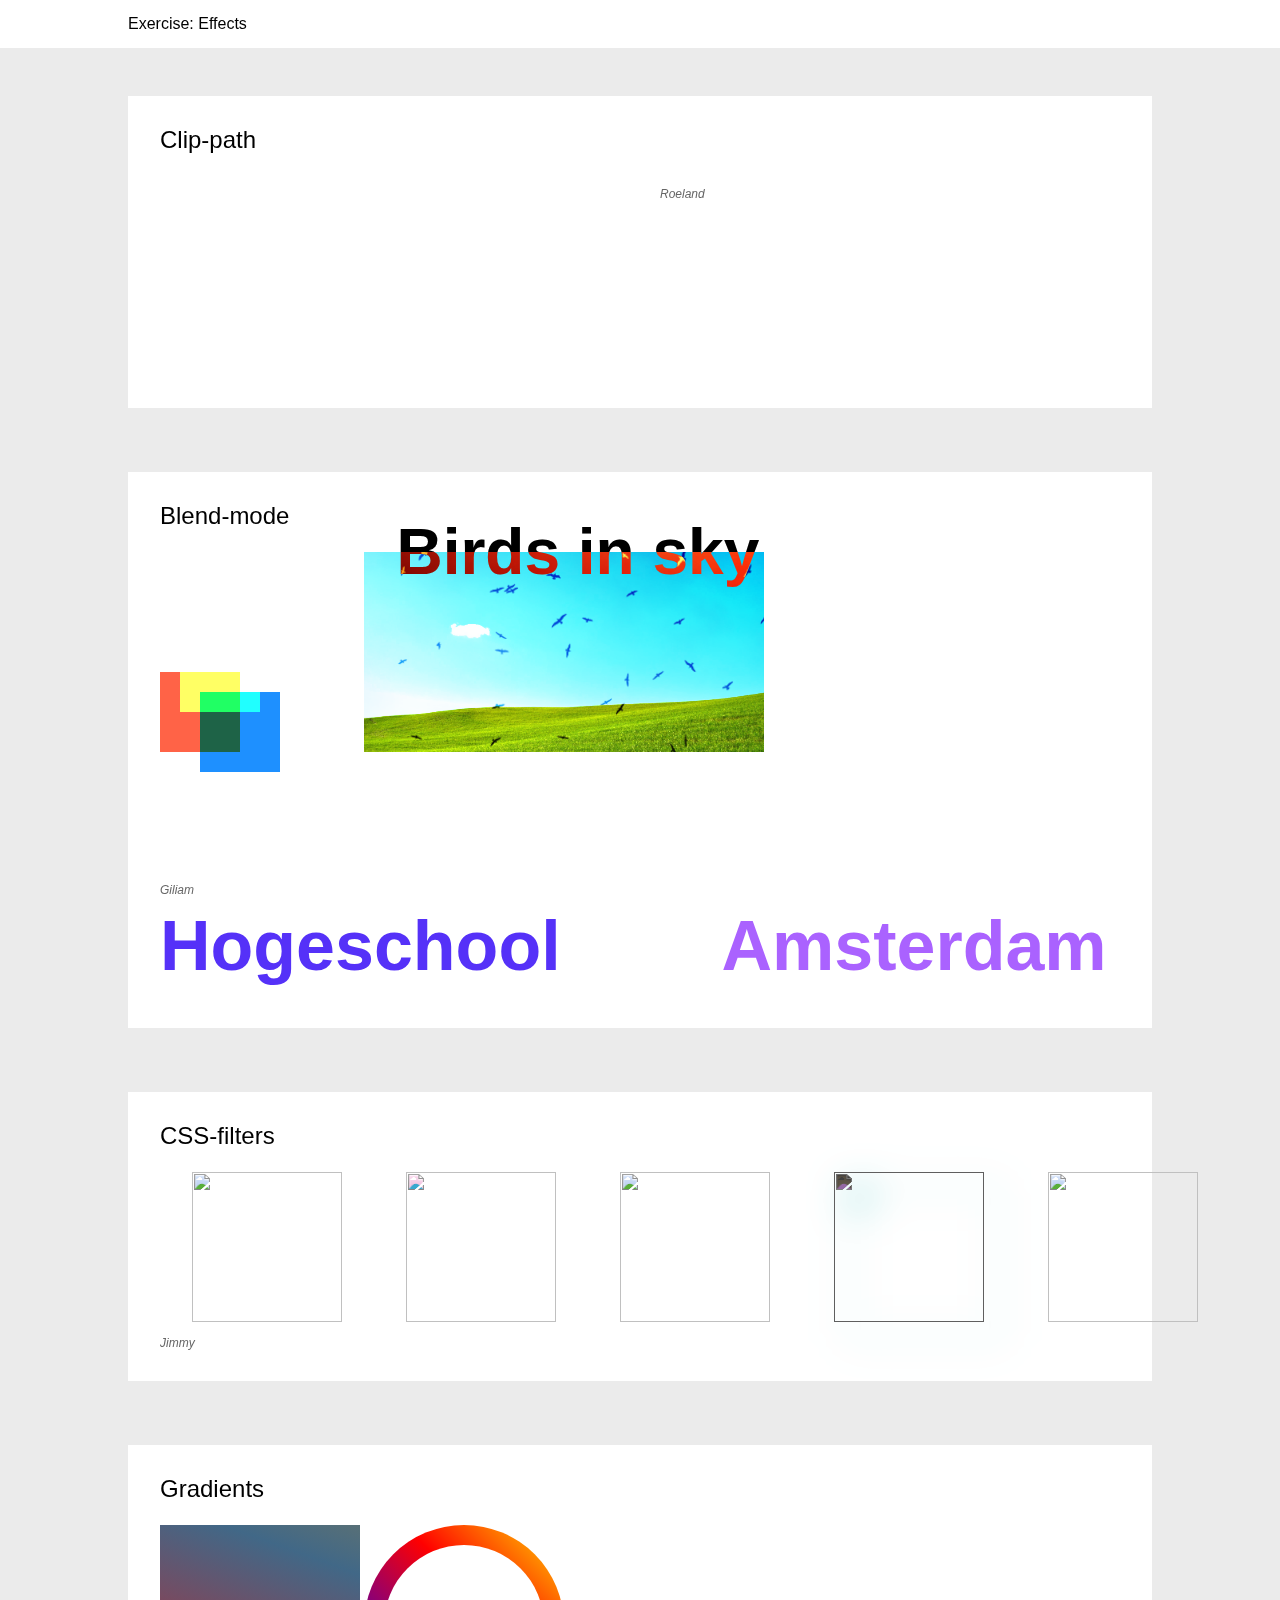
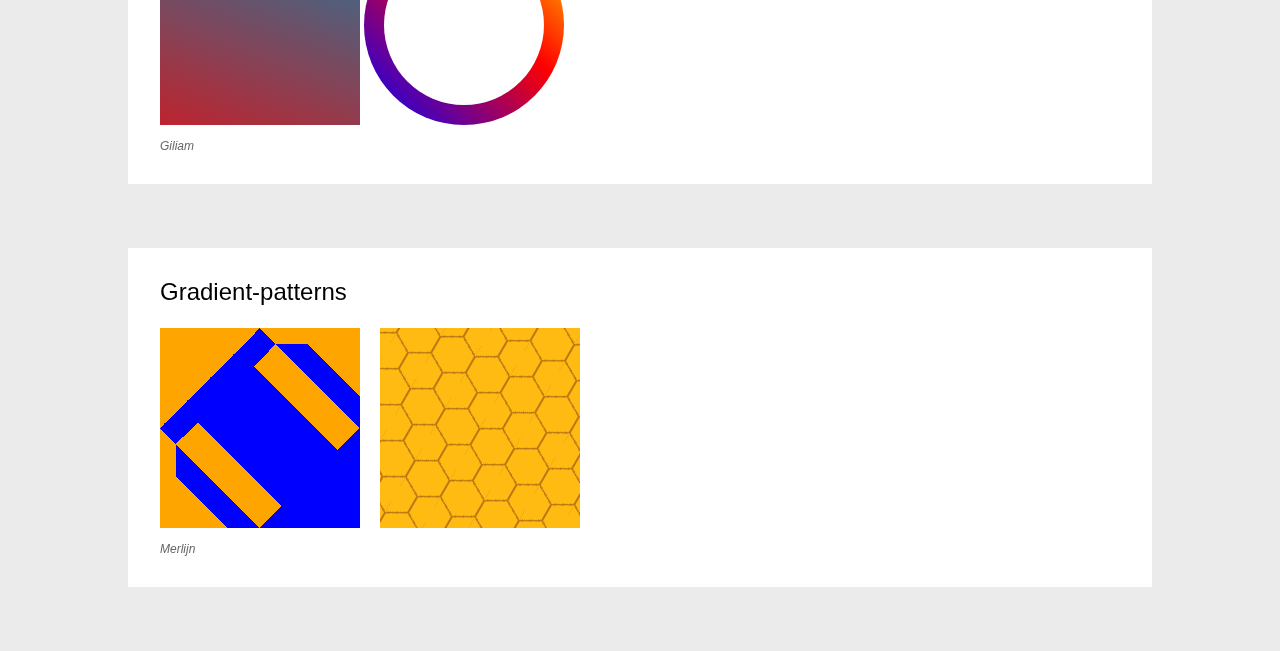
==== assignments/effects/index.html @ aae75c4a "Working on some experiments" ====
<!DOCTYPE html>
<html lang="en">
<head>
  <meta charset="UTF-8">
  <meta name="viewport" content="width=device-width, initial-scale=1.0">
  <title>Effects Exercise</title>
  <link rel="stylesheet" href="styles.css">

</head>
<body>
  <!-- http://localhost:5500/assignments/effects/index.html -->
  
  <header>
    <h1>Exercise: Effects</h1>
  </header>

  <main>

    <!-- https://imgur.com/gallery/hOF1g -->

    <div class="container">

      <section class="section clip-path">
        <h2><a href="https://css-tricks.com/clipping-masking-css/">Clip-path</a></h2>
        <div class="experiment">
          <img class="yosemite" src="https://i.imgur.com/yxovJ4S.jpg" alt="yosemite"/>
          <img class="yosemite" src="https://i.imgur.com/yxovJ4S.jpg" alt="yosemite"/>
          <p class="author">Roeland</p>
        </div>
      </section>
      
      <section class="section blend-mode">
        <h2><a href="https://css-tricks.com/basics-css-blend-modes/">Blend-mode</a></h2>
        <div class="experiment">
          <div class="blend-difference"></div>
        </div>
        <div class="experiment">
            <div class="blend-overlay">
                <div class="blend-overlay-text">Birds in sky</div>
                <div class="blend-overlay-img-wrapper">
                    <img src="./images/birds.jpeg" alt="">
                </div>
                <div class="blend-overlay-img-wrapper">
                    <img src="./images/sky.jpeg" alt="">
                </div>
            </div>
        </div>
        <p class="author">Giliam</p>
        <div class="experiment">
            <div class="blend-wrapper">
                <!-- <img src="https://www.hvana.nl/images/hvana-logo.svg" alt=""> -->
                <h1><span>Hogeschool</span> <span>Van</span> <span>Amsterdam</span> </h1>
            </div> 
        </div>
      </section>
  
      <section class="section css-filters">
        <h2><a href="https://css-tricks.com/almanac/properties/f/filter/">CSS-filters</a></h2>
        <div class="experiment">
          <img class="mozillalogo" src="https://interactive-examples.mdn.mozilla.net/media/examples/firefox-logo.svg" alt="">
          <img class="mozillalogo" src="https://interactive-examples.mdn.mozilla.net/media/examples/firefox-logo.svg" alt="">
          <img class="mozillalogo" src="https://interactive-examples.mdn.mozilla.net/media/examples/firefox-logo.svg" alt="">
          <img class="mozillalogo" src="https://interactive-examples.mdn.mozilla.net/media/examples/firefox-logo.svg" alt="">
          <img class="mozillalogo" src="https://interactive-examples.mdn.mozilla.net/media/examples/firefox-logo.svg" alt="">
        </div>
        <p class="author">Jimmy</p>

      </section>
  
      <section class="section gradients">
        <h2><a href="https://css-tricks.com/css3-gradients/">Gradients</a></h2>
        <div class="experiment">
          <div class="animated-gradient"></div>
        </div>

        <div class="experiment">
          <div class="gradient-ring"></div>
        </div>
        <p class="author">Giliam</p>
      </section>

      <section class="section gradients-patterns">
        <h2><a href="https://projects.verou.me/css3patterns">Gradient-patterns</a></h2>
        <div class="experiment">
            <div class="flexwrapper">
                <div class="pattern-one"></div>
                <div class="pattern-two"></div>
            </div>
        </div>
        <p class="author">Merlijn</p>
        </div>
      </section>
      
    </div>
    
  </main>
</body>
</html>
---- assignments/effects/styles.css ----
/* Reset */

html, body, div, span, applet, object, iframe,
h1, h2, h3, h4, h5, h6, p, blockquote, pre,
a, abbr, acronym, address, big, cite, code,
del, dfn, em, img, ins, kbd, q, s, samp,
small, strike, strong, sub, sup, tt, var,
b, u, i, center,
dl, dt, dd, ol, ul, li,
fieldset, form, label, legend,
table, caption, tbody, tfoot, thead, tr, th, td,
article, aside, canvas, details, embed, 
figure, figcaption, footer, header, hgroup, 
menu, nav, output, ruby, section, summary,
time, mark, audio, video {
	margin: 0;
	padding: 0;
	border: 0;
	font-size: 100%;
	font: inherit;
	vertical-align: baseline;
}
/* HTML5 display-role reset for older browsers */
article, aside, details, figcaption, figure, 
footer, header, hgroup, menu, nav, section {
	display: block;
}
body {
	line-height: 1;
}
ol, ul {
	list-style: none;
}
blockquote, q {
	quotes: none;
}
blockquote:before, blockquote:after,
q:before, q:after {
	content: '';
	content: none;
}

table {
	border-collapse: collapse;
	border-spacing: 0;
}

/* Reset end */

:root {
	--primary: #fff;
	--secondary: #000;
}

html {
  font-family:-apple-system, BlinkMacSystemFont, 'Segoe UI', Roboto, Oxygen, Ubuntu, Cantarell, 'Open Sans', 'Helvetica Neue', sans-serif;
  font-size: 10px;
  background-color: #ebebeb;
}

body {
  font-size: 16px;
}

header {
    padding: 1em 10vw;
    background-color: rgb(255, 255, 255);
    margin-bottom: 3em;
}

main {
    margin: 0 10vw 4em 10vw;
}

h2 {
    font-size: 1.5em;
    padding: 0 0 1em 0;
}
  
a {
    text-decoration: none;
    color: var(--secondary);
}

a:hover {
    color: tomato;
}

.author {
  margin-top: 1em;
  font-size: 0.75em;
  font-style: italic;
  color: #666;
}

img {
    width: 100%;
    height: auto;
}

.container {
  max-width: 1200px;
  margin: 0 auto;
}

.section {
  padding: 2em;
  background-color: #fff;
}

.section + .section {
  margin-top: 4em;
}

.experiment {
  display: inline-flex;
}

/* Styles Clip-path */
.yosemite {
  width: 250px;
  height: 200px;
  clip-path: polygon(0% 20%, 60% 20%, 60% 0%, 100% 50%, 60% 100%, 60% 80%, 0% 80%);
  transition: 0.5s;
  animation: 2s ease infinite arrowChange;
}

.yosemite:nth-last-child() {
  
}

@keyframes arrowChange {
  0% { clip-path: polygon(0% 20%, 60% 20%, 60% 0%, 100% 50%, 60% 100%, 60% 80%, 0% 80%); }
  50% { clip-path: polygon(40% 0%, 40% 20%, 100% 20%, 100% 80%, 40% 80%, 40% 100%, 0% 50%); }
  100% { clip-path: polygon(0% 20%, 60% 20%, 60% 0%, 100% 50%, 60% 100%, 60% 80%, 0% 80%); }
}

/* Styles Blend-mode */

.blend-difference {
  position: relative;
  width: 80px;
  height: 80px;
  margin: 0 120px 120px 0;
  background-color: rgba(255, 99, 71, 1);
}

.blend-difference::before {
  content: "";
  position: absolute;
  width: 80px;
  height: 80px;
  top: 20px;
  left: 40px;
  background-color: rgba(30, 144, 255, 1);
  mix-blend-mode: darken;
}

.blend-difference::after {
  content: "";
  position: absolute;
  width: 80px;
  height: 80px;
  top: -40px;
  left: 20px;
  background-color: rgba(16, 167, 74, 1);
  mix-blend-mode: color-dodge;
}

.blend-overlay {
  position: relative;
  width: 400px;
  height: 200px;
}

.blend-overlay-text {
  position: absolute;
  top: -.5em;
  left: .5em;
  font-size: 4em;
  font-weight: 600;
  color: #fff;
  mix-blend-mode: exclusion;
  z-index: 3;
}

.blend-overlay-img-wrapper {
  position: absolute;
  width: 100%;
  height: 100%;
}

.blend-overlay-img-wrapper img {
  position: absolute;
  top: 0;
  left: 0;
  width: 100%;
  height: 100%;
  object-fit: cover;
}

.blend-overlay-img-wrapper:nth-child(2) {
  mix-blend-mode: overlay;
  z-index: 2;
}

.blend-wrapper {
    display: flex;
    justify-content: center;
    align-items: center;
    width: 100%;
    height: 10rem;
    background-image: url(http://static.hva.nl/binaries/normalpagebanner/content/gallery/subsites/amstelcampus/amstelcampus-overview/ff66861-klein-juiste-pixels.jpg) ;
    background-size: cover;
}

.blend-wrapper h1 {
    color: rgb(85, 49, 248);
    /* margin: 0 auto; */
    font-size: 7rem;
    font-weight: bold;
}

.blend-wrapper h1 span:nth-child(1){
    mix-blend-mode: darken;
}

.blend-wrapper h1 span:nth-child(2){
    mix-blend-mode: color-dodge;
}

.blend-wrapper h1 span:nth-child(3){
    mix-blend-mode: hard-light;
}

/* Styles CSS-filters */

.mozillalogo {
  width: 150px;
  height: 150px;
  margin: 0 2em;
}

.mozillalogo:nth-child(2) {
  filter: hue-rotate(90deg);
}

.mozillalogo:nth-child(3) {
  animation: 3s ease infinite mozillahueanimation;
}

.mozillalogo:nth-child(4) {
  filter: drop-shadow(16px 16px 20px red) invert(75%);
}

.mozillalogo:nth-child(5) {
  animation: 3s ease infinite mozillainvertanimation;
}

@keyframes mozillahueanimation {
  0% { filter: hue-rotate(0deg); }
  50% { filter: hue-rotate(90deg); }
  100% { filter: hue-rotate(0deg); }
}

@keyframes mozillainvertanimation {
  0% { filter: drop-shadow(0px 0px 0px red) invert(0%); }
  50% { filter: drop-shadow(16px 16px 20px red) invert(75%); }
  100% { filter: drop-shadow(0px 0px 0px red) invert(0%); }
}

/* Styles Gradients */

.animated-gradient {
  width: 200px;
  height: 200px;
  background: linear-gradient(200deg, #db9b18, #416887, #ff0000, #f9ff00, #7600ff) 0% 0% / 500% 500%;
  animation: 10s ease infinite gradientAnimation;
}

.gradient-ring {
  position: relative;
  width: 200px;
  height: 200px;
  margin: 0 auto;
  background: linear-gradient(45deg, blue, purple, red, orange, darkgreen, yellow) 0% / 200%;
  border-radius: 50%;
  animation: 1s linear infinite rotateAnimation;
}

.gradient-ring::before {
  content: "";
  position: absolute;
  top: 20px;
  left: 20px;
  width: 160px;
  height: 160px;
  background: #fff;
  border-radius: 50%;
  animation: 2s ease-in-out infinite scaleAnimation;
}

@keyframes gradientAnimation {
  0% { background-position: 0% 80% }
  50% { background-position: 100% 10% }
  100% { background-position: 0% 80% }
}

@keyframes rotateAnimation {
  from { transform: rotate(0deg) }
  to { transform: rotate(360deg) }
}

@keyframes scaleAnimation {
  0% {
    transform: scale(1);
  }
  50% {
    transform: scale(0.8);
  }
  100% {
    transform: scale(1);
  }
}

/* Styles Gradient patterns */

.flexwrapper {
    display: flex;
    flex-direction: row;
} 

.flexwrapper:not:first-child {
    margin: 0 0 2rem;
}

.pattern-one {
    width: 20rem;
    height: 20rem;
    background:
    linear-gradient(-45deg, blue 25%, transparent 25%, transparent 75%, orange 75%, orange) 0 0,
    linear-gradient(-45deg, orange 25%, transparent 25%, transparent 75%, blue 75%, blue) 1em 1em,
    linear-gradient(45deg, orange 17%, transparent 17%, transparent 25%, orange 25%, orange 36%, transparent 36%, transparent 64%, orange 64%, orange 75%, transparent 75%, transparent 83%, orange 83%) 1em 1em;
    background-color: blue;
}

.pattern-one {
    animation: 4s ease-in-out infinite zoomAnimation;
}

@keyframes zoomAnimation {
    0% { background-size: 0.5em 0.5em }
    50% { background-size: 3em 3em }
    75% { background-size: 4.5em 4.5em }
    100% { background-size: 0.5em 0.5em }
}

.pattern-two {
    position: relative;
    margin: 0 2rem;
    width: 20rem;
    height: 20rem;
    overflow: hidden;
    
}

.pattern-two::before {
    content: "";
    position: absolute;
    width: 40rem;
    height: 40rem;
    top: -50%; 
    left: -50%;  
    right: 0%;
    background:
    radial-gradient(circle farthest-side at 0% 50%,#fb1 23.5%,rgba(240,166,17,0) 0)21px 30px,
    radial-gradient(circle farthest-side at 0% 50%,#B71 24%,rgba(240,166,17,0) 0)19px 30px,
    linear-gradient(#fb1 14%,rgba(240,166,17,0) 0, rgba(240,166,17,0) 85%,#fb1 0)0 0,
    linear-gradient(150deg,#fb1 24%,#B71 0,#B71 26%,rgba(240,166,17,0) 0,rgba(240,166,17,0) 74%,#B71 0,#B71 76%,#fb1 0)0 0,
    linear-gradient(30deg,#fb1 24%,#B71 0,#B71 26%,rgba(240,166,17,0) 0,rgba(240,166,17,0) 74%,#B71 0,#B71 76%,#fb1 0)0 0,
    linear-gradient(90deg,#B71 2%,#fb1 0,#fb1 98%,#B71 0%)0 0 #fb1;
    background-size: 40px 60px;
    -webkit-transform: rotate(30deg);
    -moz-transform: rotate(30deg);
    -ms-transform: rotate(30deg);
    -o-transform: rotate(30deg);
    animation: 10s linear infinite rotateAnimation;
}
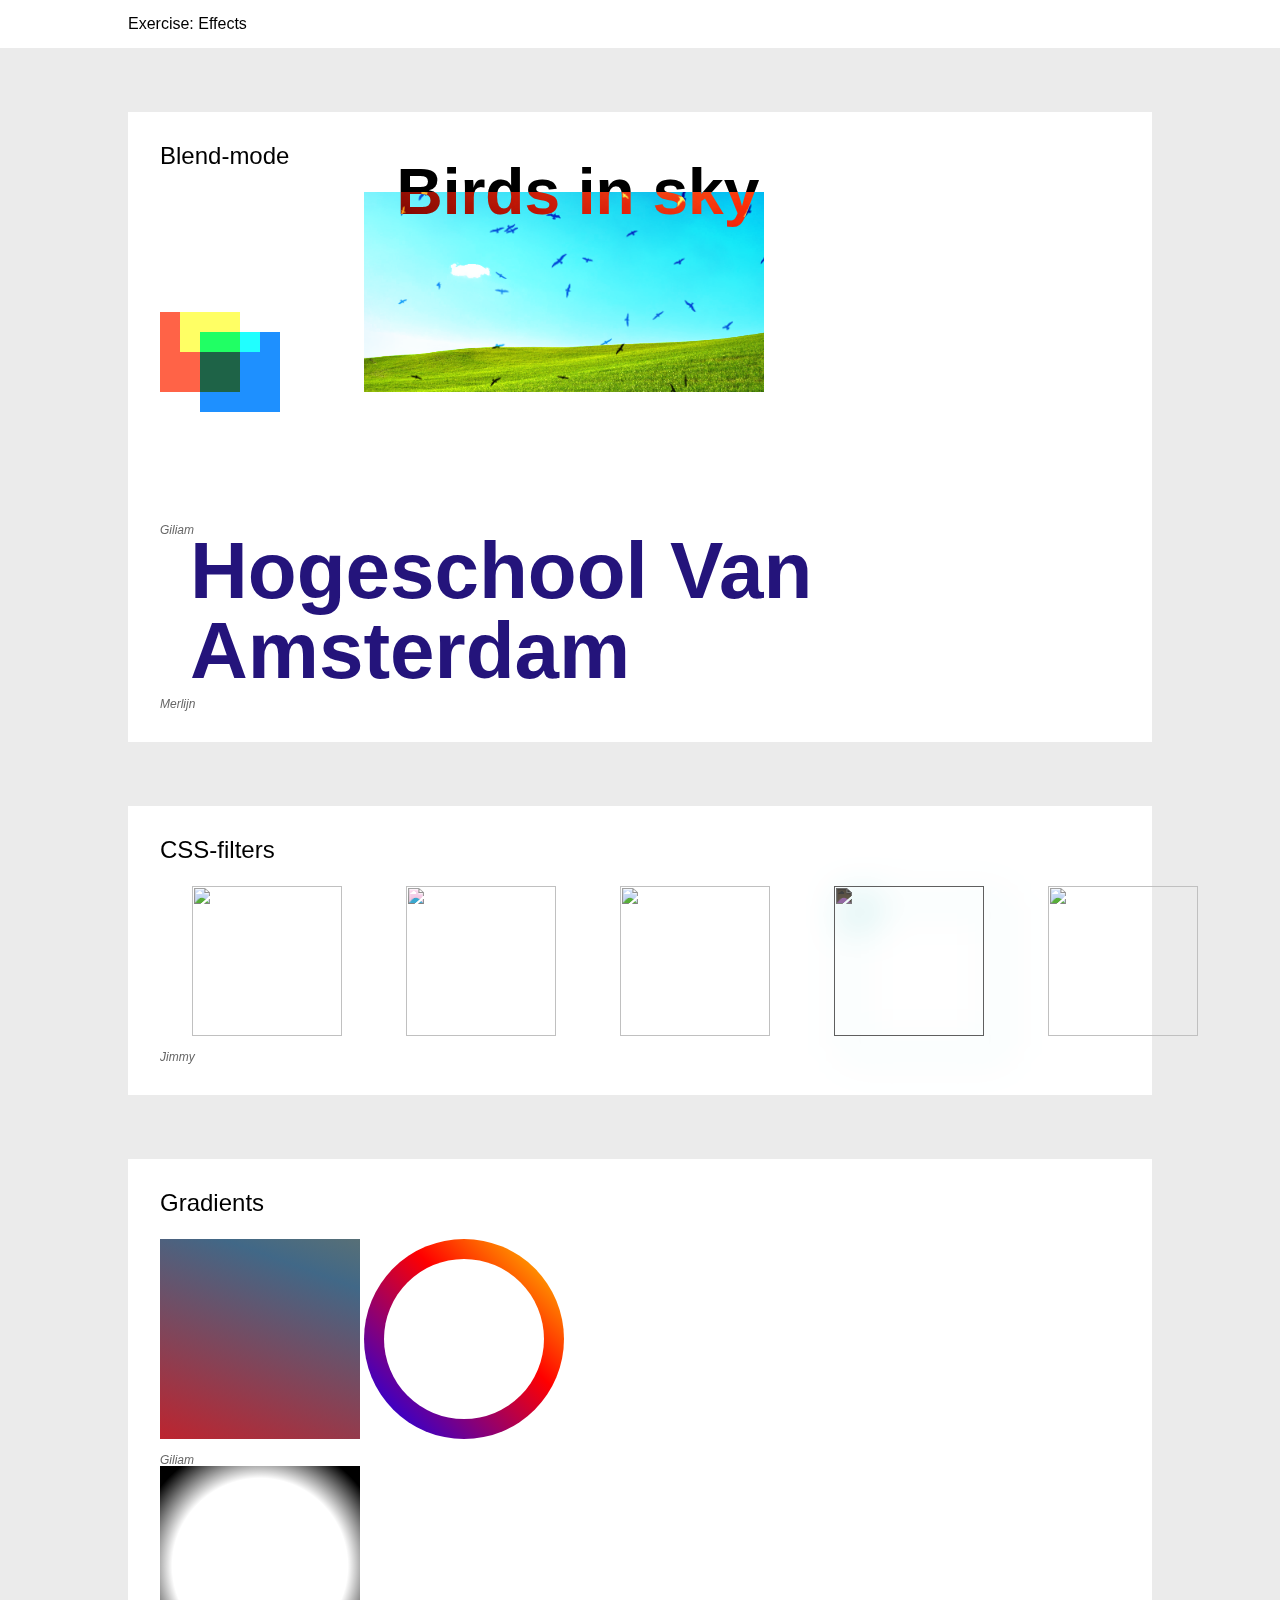
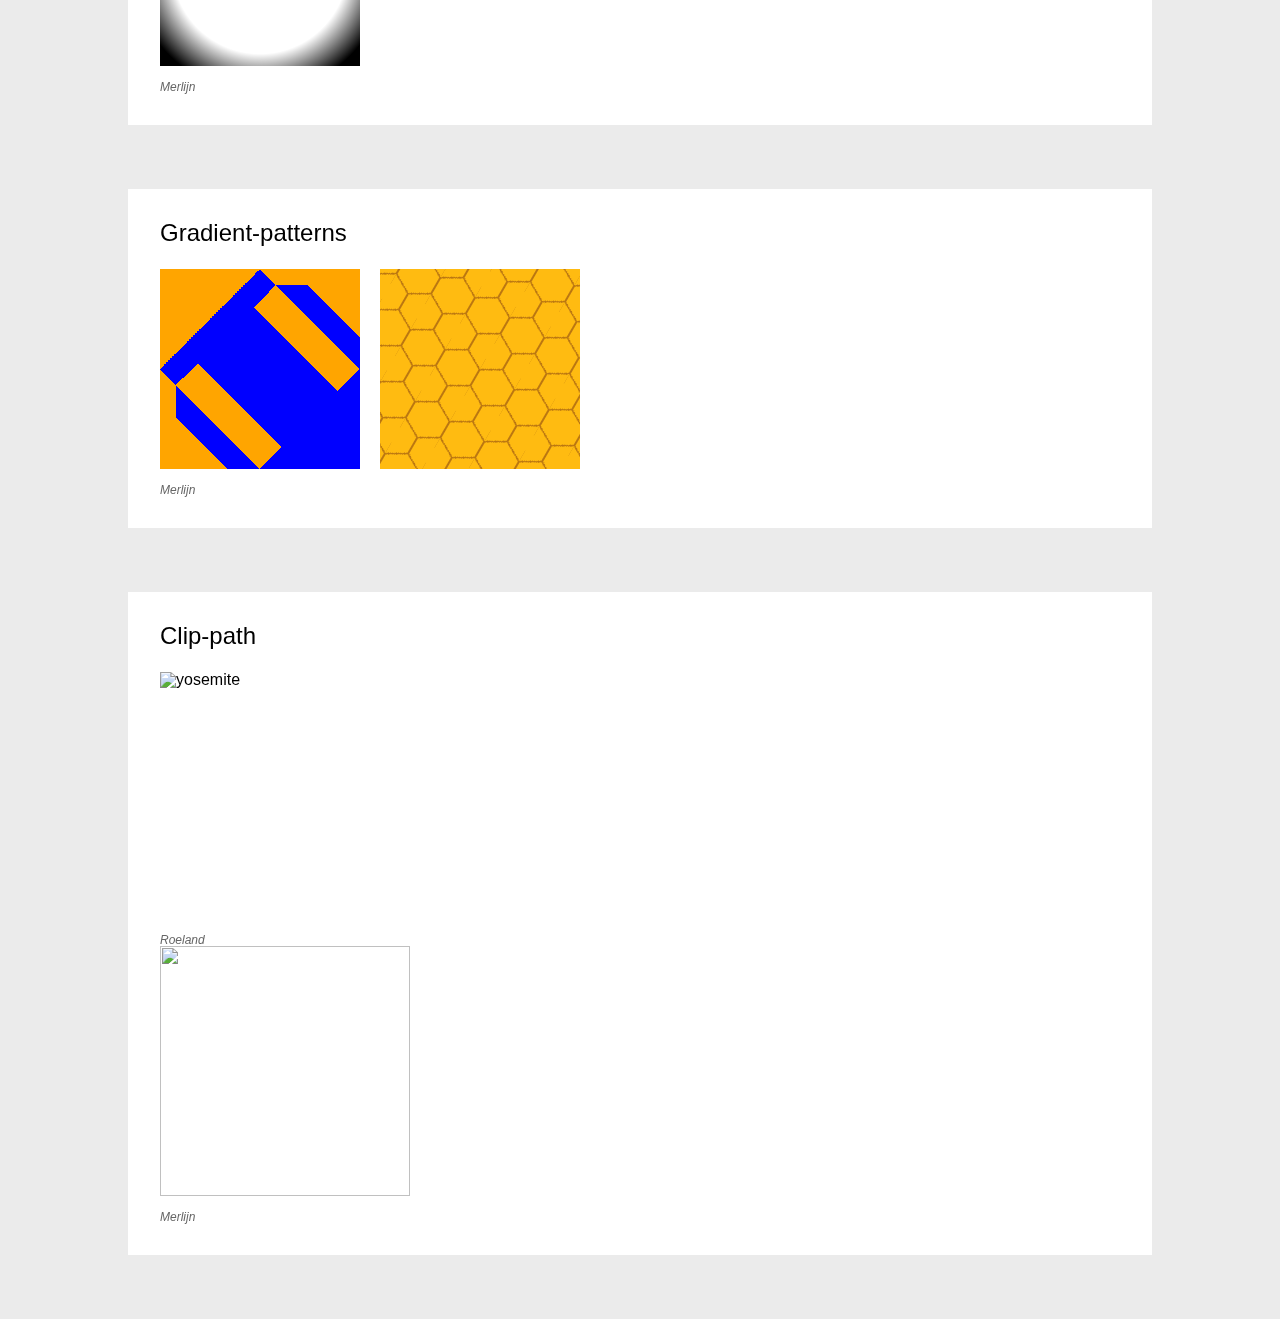
==== commit d849f461: "Random chaos" ====
--- a/assignments/effects/index.html
+++ b/assignments/effects/index.html
@@ -19,15 +19,6 @@
     <!-- https://imgur.com/gallery/hOF1g -->
 
     <div class="container">
-
-      <section class="section clip-path">
-        <h2><a href="https://css-tricks.com/clipping-masking-css/">Clip-path</a></h2>
-        <div class="experiment">
-          <img class="yosemite" src="https://i.imgur.com/yxovJ4S.jpg" alt="yosemite"/>
-          <img class="yosemite" src="https://i.imgur.com/yxovJ4S.jpg" alt="yosemite"/>
-          <p class="author">Roeland</p>
-        </div>
-      </section>
       
       <section class="section blend-mode">
         <h2><a href="https://css-tricks.com/basics-css-blend-modes/">Blend-mode</a></h2>
@@ -49,9 +40,14 @@
         <div class="experiment">
             <div class="blend-wrapper">
                 <!-- <img src="https://www.hvana.nl/images/hvana-logo.svg" alt=""> -->
-                <h1><span>Hogeschool</span> <span>Van</span> <span>Amsterdam</span> </h1>
-            </div> 
+                <h1>
+                  <span>Hogeschool</span> 
+                  <span>Van</span> 
+                  <span>Amsterdam</span> 
+                </h1>
+            </div>
         </div>
+        <p class="author">Merlijn</p>
       </section>
   
       <section class="section css-filters">
@@ -77,6 +73,12 @@
           <div class="gradient-ring"></div>
         </div>
         <p class="author">Giliam</p>
+        <div class="experiment">
+          <div class="gradient-wrapper">
+            <!-- <img src="https://i.imgur.com/PVU0dxc.jpg" alt=""> -->
+          </div>  
+        </div>
+        <p class="author">Merlijn</p>
       </section>
 
       <section class="section gradients-patterns">
@@ -88,7 +90,20 @@
             </div>
         </div>
         <p class="author">Merlijn</p>
+      </section>
+
+      <section class="section clip-path">
+        <h2><a href="https://css-tricks.com/clipping-masking-css/">Clip-path</a></h2>
+        <div class="experiment">
+          <img class="yosemite yosemite-1" src="https://i.imgur.com/yxovJ4S.jpg" alt="yosemite"/>
+          <img class="yosemite yosemite-2" src="https://64.media.tumblr.com/avatar_5393fde8335f_128.pnj" alt="yosemite"/>
         </div>
+        <p class="author">Roeland</p>
+        <div class="experiment">
+          <img class="rick" src="https://i.imgur.com/bSQUwPU.jpg" alt="">
+          <img class="grogu" src="https://i.imgur.com/Wt6WUfq.jpeg" alt="">
+        </div> 
+        <p class="author">Merlijn</p>
       </section>
       
     </div>
--- a/assignments/effects/styles.css
+++ b/assignments/effects/styles.css
@@ -108,7 +108,7 @@
   background-color: #fff;
 }
 
-.section + .section {
+.section {
   margin-top: 4em;
 }
 
@@ -119,20 +119,50 @@
 /* Styles Clip-path */
 .yosemite {
   width: 250px;
-  height: 200px;
-  clip-path: polygon(0% 20%, 60% 20%, 60% 0%, 100% 50%, 60% 100%, 60% 80%, 0% 80%);
+  height: 250px;
   transition: 0.5s;
+}
+
+.yosemite-1 {
   animation: 2s ease infinite arrowChange;
 }
 
-.yosemite:nth-last-child() {
-  
+.yosemite-2 {
+  clip-path: ellipse(4% 4% at 54% 66%);
+  transition: 0.4s cubic-bezier(1, 0, 0, 2);
+}
+
+.yosemite-2:hover {  
+  clip-path: ellipse(40% 40% at 50% 50%);
 }
 
 @keyframes arrowChange {
   0% { clip-path: polygon(0% 20%, 60% 20%, 60% 0%, 100% 50%, 60% 100%, 60% 80%, 0% 80%); }
   50% { clip-path: polygon(40% 0%, 40% 20%, 100% 20%, 100% 80%, 40% 80%, 40% 100%, 0% 50%); }
   100% { clip-path: polygon(0% 20%, 60% 20%, 60% 0%, 100% 50%, 60% 100%, 60% 80%, 0% 80%); }
+}
+
+@keyframes coinFlip {
+  0% { clip-path: ellipse(0% 50% at 50% 50%); }
+  50% { clip-path: ellipse(50% 50% at 50% 50%); }
+  100% { clip-path: ellipse(0% 50% at 50% 50%); }
+}
+
+.rick {
+  width: 250px;
+  height: 250px;
+  animation: 2.5s ease infinite coinFlip;
+}
+
+.grogu {
+  width: 20%;
+  height: auto;
+  clip-path: polygon(57% 17%, 0 46%, 1% 81%, 56% 38%, 36% 100%, 17% 0, 0 15%, 100% 93%, 0 29%, 57% 0, 0 81%, 28% 100%, 0 24%, 76% 99%);
+  transition: 1s ease-in-out;
+}
+
+.grogu:hover {
+  clip-path: polygon(100% 100%, 100% 76%, 100% 42%, 100% 0, 33% 0, 0 0, 0 32%, 0% 53%, 0% 78%, 0 87%, 0 100%, 28% 100%, 49% 100%, 65% 100%);
 }
 
 /* Styles Blend-mode */
@@ -209,28 +239,52 @@
     justify-content: center;
     align-items: center;
     width: 100%;
-    height: 10rem;
+    height: 15rem;
     background-image: url(http://static.hva.nl/binaries/normalpagebanner/content/gallery/subsites/amstelcampus/amstelcampus-overview/ff66861-klein-juiste-pixels.jpg) ;
     background-size: cover;
 }
 
 .blend-wrapper h1 {
-    color: rgb(85, 49, 248);
-    /* margin: 0 auto; */
-    font-size: 7rem;
+    color: #24147B;
+    padding: 0 3rem;
+    font-size: 8rem;
     font-weight: bold;
 }
 
-.blend-wrapper h1 span:nth-child(1){
-    mix-blend-mode: darken;
+.blend-wrapper h1 span:nth-child(1) {
+  animation: 3s ease-in-out infinite blendModeOne;
 }
 
 .blend-wrapper h1 span:nth-child(2){
-    mix-blend-mode: color-dodge;
+  animation: 3s ease-in-out infinite blendModeTwo;
 }
 
 .blend-wrapper h1 span:nth-child(3){
-    mix-blend-mode: hard-light;
+    animation: 3s ease-in-out infinite blendModeThree;
+}
+
+@keyframes blendModeOne {
+  0% { mix-blend-mode: screen; }
+  25% { mix-blend-mode: color-dodge; }
+  50% { mix-blend-mode: exclusion; }
+  75% { mix-blend-mode: darken; }
+  100% { mix-blend-mode: color-burn; }
+}
+
+@keyframes blendModeTwo {
+  0% { mix-blend-mode: color-burn; }
+  25% { mix-blend-mode: screen; }
+  50% { mix-blend-mode: color-dodge; }
+  75% { mix-blend-mode: exclusion; }
+  100% { mix-blend-mode: darken; }
+}
+
+@keyframes blendModeThree {
+  0% { mix-blend-mode: darken; }
+  25% { mix-blend-mode: color-burn; }
+  50% { mix-blend-mode: screen; }
+  75% { mix-blend-mode: color-dodge; }
+  100% { mix-blend-mode: exclusion; }
 }
 
 /* Styles CSS-filters */
@@ -323,6 +377,12 @@
   }
 }
 
+.gradient-wrapper {
+  height: 200px;
+  width: 200px;
+  background: radial-gradient(circle, rgba(255,255,255,0) 62%, rgba(0,0,0,1) 90%);
+} 
+
 /* Styles Gradient patterns */
 
 .flexwrapper {
@@ -361,7 +421,6 @@
     width: 20rem;
     height: 20rem;
     overflow: hidden;
-    
 }
 
 .pattern-two::before {
